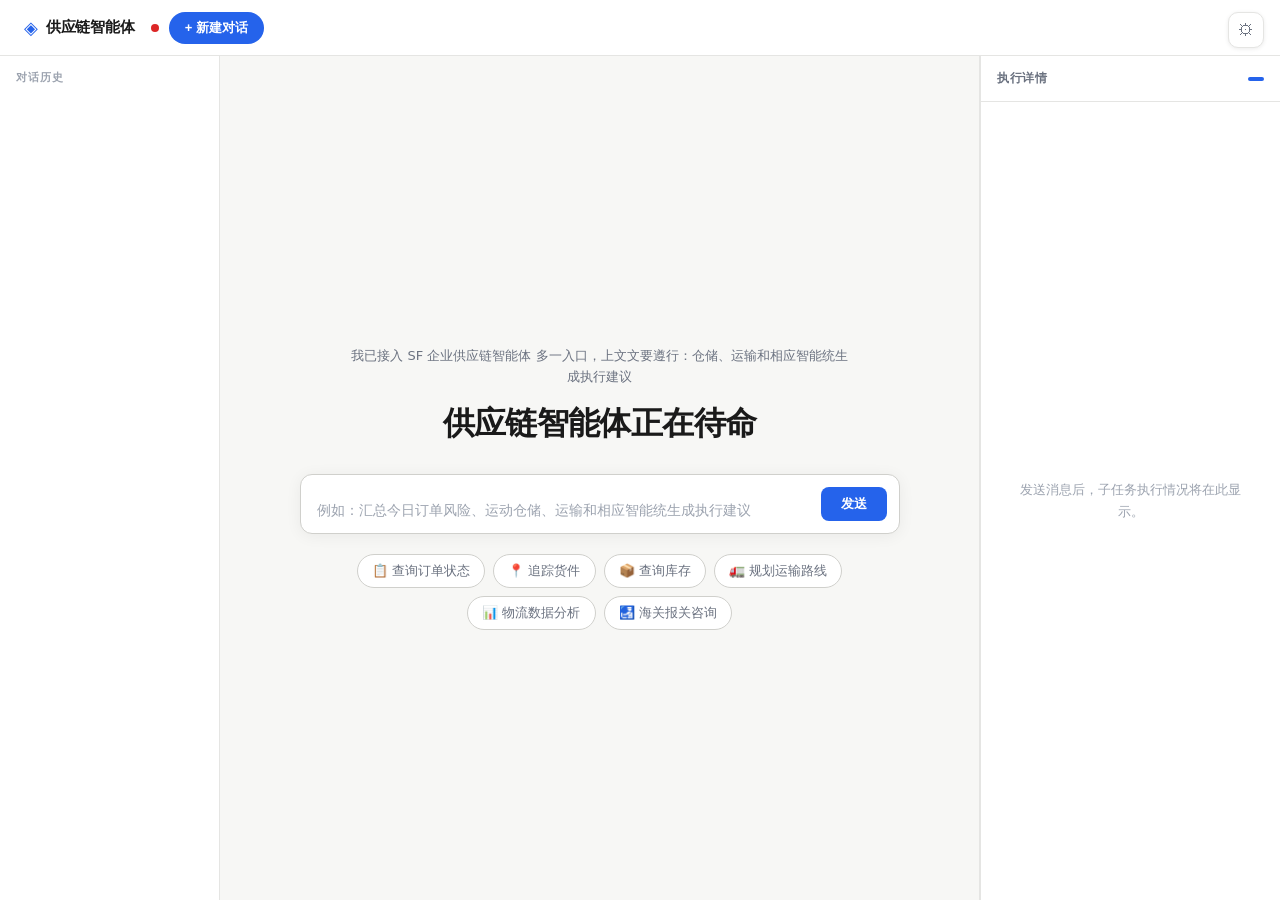
==== frontend/logistics.html @ 33dd8750 "增加前端对话页面，完成前后端agent对接" ====
<!DOCTYPE html>
<html lang="zh-CN">
<head>
  <meta charset="UTF-8" />
  <meta name="viewport" content="width=device-width, initial-scale=1.0" />
  <title>供应链智能体</title>
  <link rel="stylesheet" href="logistics.css" />
</head>
<body>
  <!-- ── Top Navigation ───────────────────────────────── -->
  <nav class="topnav">
    <div class="nav-brand">
      <span class="brand-icon">◈</span>
      <span class="brand-text">供应链智能体</span>
    </div>

    <div class="nav-right">
      <div id="health-dot" class="health-dot" title="服务状态"></div>
      <button class="btn-new-thread" id="btn-new-thread">+ 新建对话</button>
    </div>
  </nav>

  <!-- ── Settings button (fixed top-right) ────────────── -->
  <button class="btn-settings" id="btn-settings-toggle" title="设置">⚙</button>

  <!-- ── Settings drawer (hidden by default) ────────── -->
  <div class="settings-drawer" id="settings-drawer">
    <div class="settings-row">
      <label>记忆</label>
      <label class="toggle">
        <input type="checkbox" id="memory-enabled" checked />
        <span class="slider"></span>
      </label>
    </div>
    <div class="settings-row">
      <label>流式</label>
      <label class="toggle">
        <input type="checkbox" id="stream-enabled" />
        <span class="slider"></span>
      </label>
    </div>
    <div class="settings-row col">
      <label>API 地址</label>
      <input type="text" id="api-base" value="http://localhost:8000" />
    </div>
  </div>

  <!-- ── Main Layout ─────────────────────────────────── -->
  <div class="main-layout">

    <!-- Left sidebar: thread list -->
    <aside class="sidebar">
      <div class="sidebar-threads-label">对话历史</div>
      <ul class="sidebar-thread-list" id="sidebar-thread-list"></ul>
    </aside>

    <!-- Chat column -->
    <div class="chat-column">
      <div class="messages" id="messages">

        <!-- Welcome / Hero (visible until first message) -->
        <div class="hero" id="hero">
          <p class="hero-sub">我已接入 SF 企业供应链智能体 多一入口，上文文要遵行：仓储、运输和相应智能统生成执行建议</p>
          <h1 class="hero-title">供应链智能体正在待命</h1>

          <div class="hero-input-wrap">
            <textarea
              id="user-input-hero"
              class="hero-input"
              placeholder="例如：汇总今日订单风险、运动仓储、运输和相应智能统生成执行建议"
              rows="1"
            ></textarea>
            <button class="btn-hero-send" id="btn-hero-send">发送</button>
          </div>

          <div class="quick-chips">
            <button class="chip" data-prompt="查询订单 SO-2024-001 的状态">📋 查询订单状态</button>
            <button class="chip" data-prompt="追踪货件 SF-789456123 的物流轨迹">📍 追踪货件</button>
            <button class="chip" data-prompt="查看北京仓库当前库存水平">📦 查询库存</button>
            <button class="chip" data-prompt="为订单 SO-2024-002 规划最优运输路线">🚛 规划运输路线</button>
            <button class="chip" data-prompt="分析本月物流成本和准时交货率">📊 物流数据分析</button>
            <button class="chip" data-prompt="产品 SKU-888 的海关申报和报关手续">🛃 海关报关咨询</button>
          </div>
        </div>
        <!-- end hero -->

      </div><!-- end messages -->

      <!-- Bottom input bar (shown after first message) -->
      <div class="input-bar hidden" id="input-bar">
        <div class="input-bar-inner">
          <span id="active-entities" class="entity-tags"></span>
          <textarea
            id="user-input"
            placeholder="继续提问，Enter 发送，Shift+Enter 换行…"
            rows="1"
          ></textarea>
          <button class="btn-send" id="btn-send">发送</button>
        </div>
      </div>
    </div><!-- end chat-column -->

    <!-- Task panel -->
    <aside class="task-panel" id="task-panel">
      <div class="task-panel-header">
        <span>执行详情</span>
        <span class="turn-badge" id="turn-badge"></span>
      </div>
      <div class="task-panel-body" id="task-panel-body">
        <div class="task-placeholder">发送消息后，子任务执行情况将在此显示。</div>
      </div>
    </aside>

  </div><!-- end main-layout -->

  <!-- Delete thread confirm button (hidden, triggered by JS) -->
  <button id="btn-delete-thread" style="display:none"></button>

  <script src="logistics.js"></script>
</body>
</html>
---- frontend/logistics.css ----
/* =====================================================
   供应链 Agent — Light Theme
   Inspired by: docs/前端UI风格.jpg
   ===================================================== */

/* ── Reset & variables ─────────────────────────────── */
*, *::before, *::after { box-sizing: border-box; margin: 0; padding: 0; }

:root {
  --bg:          #f7f7f5;
  --surface:     #ffffff;
  --surface2:    #f2f2f0;
  --border:      #e5e5e3;
  --border-deep: #d0d0cc;
  --accent:      #2563eb;
  --accent-hover:#1d4ed8;
  --text:        #1a1a1a;
  --text-muted:  #6b7280;
  --text-light:  #9ca3af;
  --success:     #16a34a;
  --danger:      #dc2626;
  --radius:      10px;
  --font:        'PingFang SC', 'Microsoft YaHei', 'Segoe UI', system-ui, sans-serif;
  --nav-h:       56px;
}

html, body {
  height: 100%;
  font-family: var(--font);
  background: var(--bg);
  color: var(--text);
  font-size: 14px;
}

/* ── Top Navigation ────────────────────────────────── */
.topnav {
  position: fixed;
  top: 0; left: 0; right: 0;
  height: var(--nav-h);
  background: var(--surface);
  border-bottom: 1px solid var(--border);
  display: flex;
  align-items: center;
  padding: 0 24px;
  gap: 16px;
  z-index: 100;
}

.nav-brand {
  display: flex;
  align-items: center;
  gap: 8px;
  font-weight: 700;
  font-size: 15px;
  color: var(--text);
  white-space: nowrap;
  letter-spacing: -0.01em;
}

.brand-icon {
  font-size: 18px;
  color: var(--accent);
}

/* nav-threads removed — thread list moved to left sidebar */

.nav-right {
  display: flex;
  align-items: center;
  gap: 10px;
  flex-shrink: 0;
}

.health-dot {
  width: 8px; height: 8px;
  border-radius: 50%;
  background: var(--text-light);
  cursor: pointer;
  transition: background 0.3s;
}
.health-dot.ok  { background: var(--success); }
.health-dot.err { background: var(--danger); }

.btn-new-thread {
  padding: 7px 16px;
  background: var(--accent);
  color: #fff;
  border: none;
  border-radius: 20px;
  font-size: 13px;
  font-weight: 600;
  cursor: pointer;
  transition: background 0.2s;
  white-space: nowrap;
}
.btn-new-thread:hover { background: var(--accent-hover); }

.btn-settings {
  position: fixed;
  top: 12px;
  right: 16px;
  width: 36px; height: 36px;
  border: 1px solid var(--border);
  border-radius: 10px;
  background: var(--surface);
  box-shadow: 0 1px 4px rgba(0,0,0,0.08);
  cursor: pointer;
  font-size: 16px;
  color: var(--text-muted);
  display: flex; align-items: center; justify-content: center;
  transition: background 0.15s, box-shadow 0.15s;
  z-index: 200;
}
.btn-settings:hover { background: var(--surface2); box-shadow: 0 2px 8px rgba(0,0,0,0.12); }

/* ── Settings drawer ───────────────────────────────── */
.settings-drawer {
  position: fixed;
  top: 56px;
  right: 16px;
  width: 240px;
  background: var(--surface);
  border-left: 1px solid var(--border);
  border-bottom: 1px solid var(--border);
  padding: 16px;
  display: none;
  flex-direction: column;
  gap: 14px;
  z-index: 99;
  border-radius: 0 0 0 var(--radius);
  box-shadow: -2px 4px 12px rgba(0,0,0,0.06);
}
.settings-drawer.open { display: flex; }

.settings-row {
  display: flex;
  align-items: center;
  justify-content: space-between;
  font-size: 13px;
  color: var(--text-muted);
}
.settings-row.col { flex-direction: column; align-items: flex-start; gap: 6px; }
.settings-row input[type="text"] {
  width: 100%;
  background: var(--surface2);
  border: 1px solid var(--border);
  border-radius: 6px;
  padding: 5px 10px;
  font-size: 12px;
  color: var(--text);
  outline: none;
}
.settings-row input[type="text"]:focus { border-color: var(--accent); }

/* Toggle */
.toggle { position: relative; display: inline-block; width: 36px; height: 20px; }
.toggle input { opacity: 0; width: 0; height: 0; }
.slider {
  position: absolute; inset: 0;
  background: var(--border-deep);
  border-radius: 20px;
  cursor: pointer;
  transition: background 0.2s;
}
.slider::before {
  content: '';
  position: absolute;
  width: 14px; height: 14px;
  left: 3px; top: 3px;
  background: #fff;
  border-radius: 50%;
  transition: transform 0.2s;
  box-shadow: 0 1px 3px rgba(0,0,0,0.2);
}
.toggle input:checked + .slider { background: var(--accent); }
.toggle input:checked + .slider::before { transform: translateX(16px); }

/* ── Main layout ───────────────────────────────────── */
.main-layout {
  display: flex;
  height: 100vh;
  padding-top: var(--nav-h);
  overflow: hidden;
}

/* ── Left sidebar ──────────────────────────────────── */
.sidebar {
  width: 220px;
  min-width: 180px;
  display: flex;
  flex-direction: column;
  background: var(--surface);
  border-right: 1px solid var(--border);
  overflow: hidden;
}

.sidebar-threads-label {
  padding: 14px 16px 8px;
  font-size: 11px;
  font-weight: 600;
  color: var(--text-light);
  text-transform: uppercase;
  letter-spacing: 0.08em;
}

.sidebar-thread-list {
  flex: 1;
  overflow-y: auto;
  list-style: none;
  padding: 0 8px 12px;
  display: flex;
  flex-direction: column;
  gap: 2px;
  scrollbar-width: thin;
  scrollbar-color: var(--border) transparent;
}

.sidebar-thread-list li {
  padding: 8px 10px;
  border-radius: 7px;
  cursor: pointer;
  font-size: 13px;
  color: var(--text-muted);
  white-space: nowrap;
  overflow: hidden;
  text-overflow: ellipsis;
  transition: background 0.15s, color 0.15s;
  user-select: none;
}
.sidebar-thread-list li:hover  { background: var(--surface2); color: var(--text); }
.sidebar-thread-list li.active { background: var(--surface2); color: var(--text); font-weight: 600; }

/* ── Chat column ───────────────────────────────────── */
.chat-column {
  flex: 1;
  display: flex;
  flex-direction: column;
  overflow: hidden;
  border-right: 1px solid var(--border);
}

.messages {
  flex: 1;
  overflow-y: auto;
  display: flex;
  flex-direction: column;
  scrollbar-width: thin;
  scrollbar-color: var(--border) transparent;
}
.messages::-webkit-scrollbar { width: 4px; }
.messages::-webkit-scrollbar-thumb { background: var(--border); border-radius: 2px; }

/* ── Hero ──────────────────────────────────────────── */
.hero {
  flex: 1;
  display: flex;
  flex-direction: column;
  align-items: center;
  justify-content: center;
  padding: 60px 24px 40px;
  text-align: center;
  max-width: 720px;
  margin: 0 auto;
  width: 100%;
}

.hero-sub {
  font-size: 13px;
  color: var(--text-muted);
  margin-bottom: 16px;
  line-height: 1.6;
  max-width: 500px;
}

.hero-title {
  font-size: 32px;
  font-weight: 700;
  color: var(--text);
  letter-spacing: -0.02em;
  margin-bottom: 32px;
  line-height: 1.2;
}

/* Hero input */
.hero-input-wrap {
  width: 100%;
  max-width: 600px;
  background: var(--surface);
  border: 1px solid var(--border-deep);
  border-radius: 12px;
  display: flex;
  align-items: flex-end;
  gap: 8px;
  padding: 12px 12px 12px 16px;
  box-shadow: 0 2px 16px rgba(0,0,0,0.06);
  margin-bottom: 20px;
}

.hero-input {
  flex: 1;
  resize: none;
  border: none;
  outline: none;
  font-size: 14px;
  font-family: var(--font);
  color: var(--text);
  background: transparent;
  max-height: 120px;
  overflow-y: auto;
  line-height: 1.5;
}
.hero-input::placeholder { color: var(--text-light); }

.btn-hero-send {
  padding: 8px 20px;
  background: var(--accent);
  color: #fff;
  border: none;
  border-radius: 8px;
  font-size: 13px;
  font-weight: 600;
  cursor: pointer;
  white-space: nowrap;
  flex-shrink: 0;
  transition: background 0.2s;
}
.btn-hero-send:hover    { background: var(--accent-hover); }
.btn-hero-send:disabled { opacity: 0.5; cursor: not-allowed; }

/* Quick chips */
.quick-chips {
  display: flex;
  flex-wrap: wrap;
  gap: 8px;
  justify-content: center;
  max-width: 600px;
}

.chip {
  padding: 7px 14px;
  border: 1px solid var(--border-deep);
  border-radius: 20px;
  background: var(--surface);
  color: var(--text-muted);
  font-size: 13px;
  cursor: pointer;
  transition: border-color 0.15s, color 0.15s, background 0.15s;
  font-family: var(--font);
}
.chip:hover { border-color: var(--accent); color: var(--accent); background: #eff6ff; }

/* ── Chat messages ─────────────────────────────────── */
.chat-messages-area {
  padding: 24px 8%;
  display: flex;
  flex-direction: column;
  gap: 20px;
}

.msg {
  display: flex;
  gap: 12px;
  max-width: 85%;
}
.msg.user      { align-self: flex-end; flex-direction: row-reverse; }
.msg.assistant { align-self: flex-start; }

.avatar {
  width: 32px; height: 32px;
  border-radius: 50%;
  display: flex; align-items: center; justify-content: center;
  font-size: 13px;
  font-weight: 600;
  flex-shrink: 0;
}
.msg.user      .avatar { background: var(--accent); color: #fff; }
.msg.assistant .avatar { background: var(--surface2); border: 1px solid var(--border); color: var(--text-muted); }

.bubble {
  padding: 10px 14px;
  border-radius: 10px;
  font-size: 14px;
  line-height: 1.7;
  white-space: pre-wrap;
  word-break: break-word;
}
.msg.user      .bubble { background: var(--accent); color: #fff; border-bottom-right-radius: 2px; }
.msg.assistant .bubble { background: var(--surface); border: 1px solid var(--border); border-bottom-left-radius: 2px; color: var(--text); }

.bubble.streaming::after {
  content: '▌';
  animation: blink 0.8s step-end infinite;
  color: var(--accent);
}
@keyframes blink { 0%,100%{opacity:1} 50%{opacity:0} }

.bubble.error { background: #fef2f2; border-color: #fca5a5; color: var(--danger); }

/* ── Bottom input bar ──────────────────────────────── */
.input-bar {
  border-top: 1px solid var(--border);
  background: var(--surface);
  padding: 12px 8%;
}
.input-bar.hidden { display: none; }

.input-bar-inner {
  display: flex;
  align-items: flex-end;
  gap: 10px;
  background: var(--bg);
  border: 1px solid var(--border-deep);
  border-radius: 10px;
  padding: 10px 12px;
}

#user-input {
  flex: 1;
  resize: none;
  border: none;
  outline: none;
  background: transparent;
  font-size: 14px;
  font-family: var(--font);
  color: var(--text);
  max-height: 140px;
  overflow-y: auto;
  line-height: 1.5;
}
#user-input::placeholder { color: var(--text-light); }

.entity-tags {
  display: flex;
  gap: 4px;
  flex-wrap: wrap;
  align-items: center;
}
.entity-tag {
  font-size: 11px;
  padding: 2px 8px;
  border-radius: 10px;
  border: 1px solid var(--border);
  color: var(--text-muted);
  white-space: nowrap;
}
.entity-tag.order    { border-color: #93c5fd; color: #2563eb; background: #eff6ff; }
.entity-tag.shipment { border-color: #fcd34d; color: #d97706; background: #fffbeb; }

.btn-send {
  padding: 8px 18px;
  background: var(--accent);
  color: #fff;
  border: none;
  border-radius: 7px;
  font-size: 13px;
  font-weight: 600;
  cursor: pointer;
  white-space: nowrap;
  flex-shrink: 0;
  transition: background 0.2s, opacity 0.2s;
}
.btn-send:hover    { background: var(--accent-hover); }
.btn-send:disabled { opacity: 0.5; cursor: not-allowed; }

/* ── Task panel ────────────────────────────────────── */
.task-panel {
  width: 300px;
  min-width: 240px;
  display: flex;
  flex-direction: column;
  background: var(--surface);
  border-left: 1px solid var(--border);
  overflow: hidden;
}

.task-panel-header {
  display: flex;
  align-items: center;
  justify-content: space-between;
  padding: 14px 16px;
  border-bottom: 1px solid var(--border);
  font-size: 12px;
  font-weight: 600;
  color: var(--text-muted);
  text-transform: uppercase;
  letter-spacing: 0.06em;
}

.turn-badge {
  background: var(--accent);
  color: #fff;
  font-size: 11px;
  padding: 2px 8px;
  border-radius: 10px;
  font-weight: 700;
}

.task-panel-body {
  flex: 1;
  overflow-y: auto;
  padding: 12px;
  display: flex;
  flex-direction: column;
  gap: 8px;
}

.task-placeholder {
  color: var(--text-light);
  font-size: 13px;
  text-align: center;
  margin: auto;
  line-height: 1.7;
  padding: 24px 16px;
}

/* Sub-task cards */
.subtask-card {
  background: var(--bg);
  border: 1px solid var(--border);
  border-radius: 8px;
  padding: 10px 12px;
  font-size: 12px;
  line-height: 1.5;
}
.subtask-card.status-completed { border-left: 3px solid var(--success); }
.subtask-card.status-failed    { border-left: 3px solid var(--danger); }
.subtask-card.status-running   { border-left: 3px solid var(--accent); }
.subtask-card.status-pending   { border-left: 3px solid var(--border-deep); }

.subtask-agent {
  display: flex;
  align-items: center;
  gap: 6px;
  margin-bottom: 5px;
}
.subtask-agent-icon   { font-size: 14px; }
.subtask-agent-name   { font-weight: 700; color: var(--text); }

.subtask-status-dot {
  margin-left: auto;
  font-size: 11px;
  padding: 1px 7px;
  border-radius: 10px;
  font-weight: 600;
}
.status-completed .subtask-status-dot { background: #dcfce7; color: var(--success); }
.status-failed    .subtask-status-dot { background: #fee2e2; color: var(--danger); }
.status-running   .subtask-status-dot { background: #dbeafe; color: var(--accent); }
.status-pending   .subtask-status-dot { background: var(--surface2); color: var(--text-muted); }

.subtask-instruction {
  color: var(--text-muted);
  font-style: italic;
  margin-bottom: 4px;
}

.subtask-result {
  color: var(--text);
  background: var(--surface);
  border: 1px solid var(--border);
  border-radius: 5px;
  padding: 5px 8px;
  margin-top: 5px;
  white-space: pre-wrap;
  word-break: break-word;
}

.subtask-error {
  color: var(--danger);
  margin-top: 4px;
}

.intent-tag {
  font-size: 12px;
  color: var(--text-muted);
  padding: 6px 10px;
  background: #eff6ff;
  border-radius: 6px;
  border: 1px solid #bfdbfe;
  margin-bottom: 2px;
}
.intent-tag strong { color: var(--accent); }
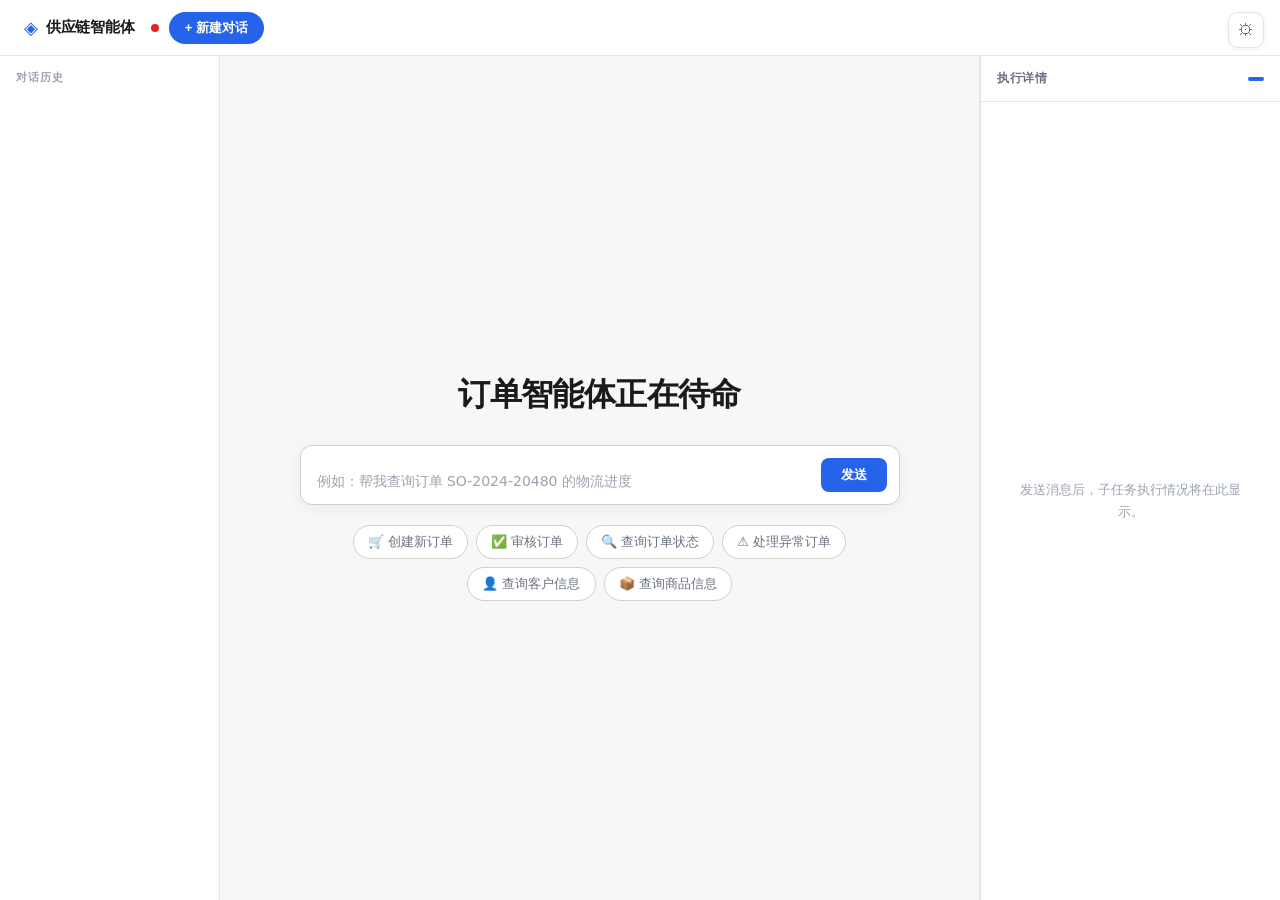
==== commit 215057a8: "调整为订单agent链路" ====
--- a/frontend/logistics.html
+++ b/frontend/logistics.html
@@ -60,26 +60,25 @@
 
         <!-- Welcome / Hero (visible until first message) -->
         <div class="hero" id="hero">
-          <p class="hero-sub">我已接入 SF 企业供应链智能体 多一入口，上文文要遵行：仓储、运输和相应智能统生成执行建议</p>
-          <h1 class="hero-title">供应链智能体正在待命</h1>
+          <h1 class="hero-title">订单智能体正在待命</h1>
 
           <div class="hero-input-wrap">
             <textarea
               id="user-input-hero"
               class="hero-input"
-              placeholder="例如：汇总今日订单风险、运动仓储、运输和相应智能统生成执行建议"
+              placeholder="例如：帮我查询订单 SO-2024-20480 的物流进度"
               rows="1"
             ></textarea>
             <button class="btn-hero-send" id="btn-hero-send">发送</button>
           </div>
 
           <div class="quick-chips">
-            <button class="chip" data-prompt="查询订单 SO-2024-001 的状态">📋 查询订单状态</button>
-            <button class="chip" data-prompt="追踪货件 SF-789456123 的物流轨迹">📍 追踪货件</button>
-            <button class="chip" data-prompt="查看北京仓库当前库存水平">📦 查询库存</button>
-            <button class="chip" data-prompt="为订单 SO-2024-002 规划最优运输路线">🚛 规划运输路线</button>
-            <button class="chip" data-prompt="分析本月物流成本和准时交货率">📊 物流数据分析</button>
-            <button class="chip" data-prompt="产品 SKU-888 的海关申报和报关手续">🛃 海关报关咨询</button>
+            <button class="chip" data-prompt="帮我下一个订单：SKU-1001 笔记本电脑 × 50台，收货方上海顺丰科技，期望2月5日到货">🛒 创建新订单</button>
+            <button class="chip" data-prompt="审核订单 SO-2024-20480，检查客户信用和库存">✅ 审核订单</button>
+            <button class="chip" data-prompt="查询订单 SO-2024-20480 的当前状态和物流进度">🔍 查询订单状态</button>
+            <button class="chip" data-prompt="订单 SO-2024-20391 收货时发现货物破损3件，请处理异常">⚠️ 处理异常订单</button>
+            <button class="chip" data-prompt="查询客户 CUS-10086 的信用等级和授信额度">👤 查询客户信息</button>
+            <button class="chip" data-prompt="查询商品 SKU-1001 的规格、价格和当前库存">📦 查询商品信息</button>
           </div>
         </div>
         <!-- end hero -->
--- a/frontend/logistics.css
+++ b/frontend/logistics.css
@@ -264,14 +264,6 @@
   width: 100%;
 }
 
-.hero-sub {
-  font-size: 13px;
-  color: var(--text-muted);
-  margin-bottom: 16px;
-  line-height: 1.6;
-  max-width: 500px;
-}
-
 .hero-title {
   font-size: 32px;
   font-weight: 700;
@@ -279,6 +271,45 @@
   letter-spacing: -0.02em;
   margin-bottom: 32px;
   line-height: 1.2;
+}
+
+/* Hero agent cards */
+.hero-agents {
+  display: grid;
+  grid-template-columns: repeat(3, 1fr);
+  gap: 10px;
+  width: 100%;
+  max-width: 660px;
+  margin-bottom: 28px;
+}
+
+.hero-agent-card {
+  display: flex;
+  flex-direction: column;
+  gap: 4px;
+  padding: 12px 14px;
+  background: var(--surface);
+  border: 1px solid var(--border);
+  border-radius: 10px;
+  transition: border-color 0.15s, box-shadow 0.15s;
+}
+.hero-agent-card:hover {
+  border-color: var(--accent);
+  box-shadow: 0 2px 8px rgba(37,99,235,0.08);
+}
+
+.hero-agent-icon { font-size: 18px; }
+
+.hero-agent-name {
+  font-size: 13px;
+  font-weight: 600;
+  color: var(--text);
+}
+
+.hero-agent-desc {
+  font-size: 12px;
+  color: var(--text-muted);
+  line-height: 1.5;
 }
 
 /* Hero input */
